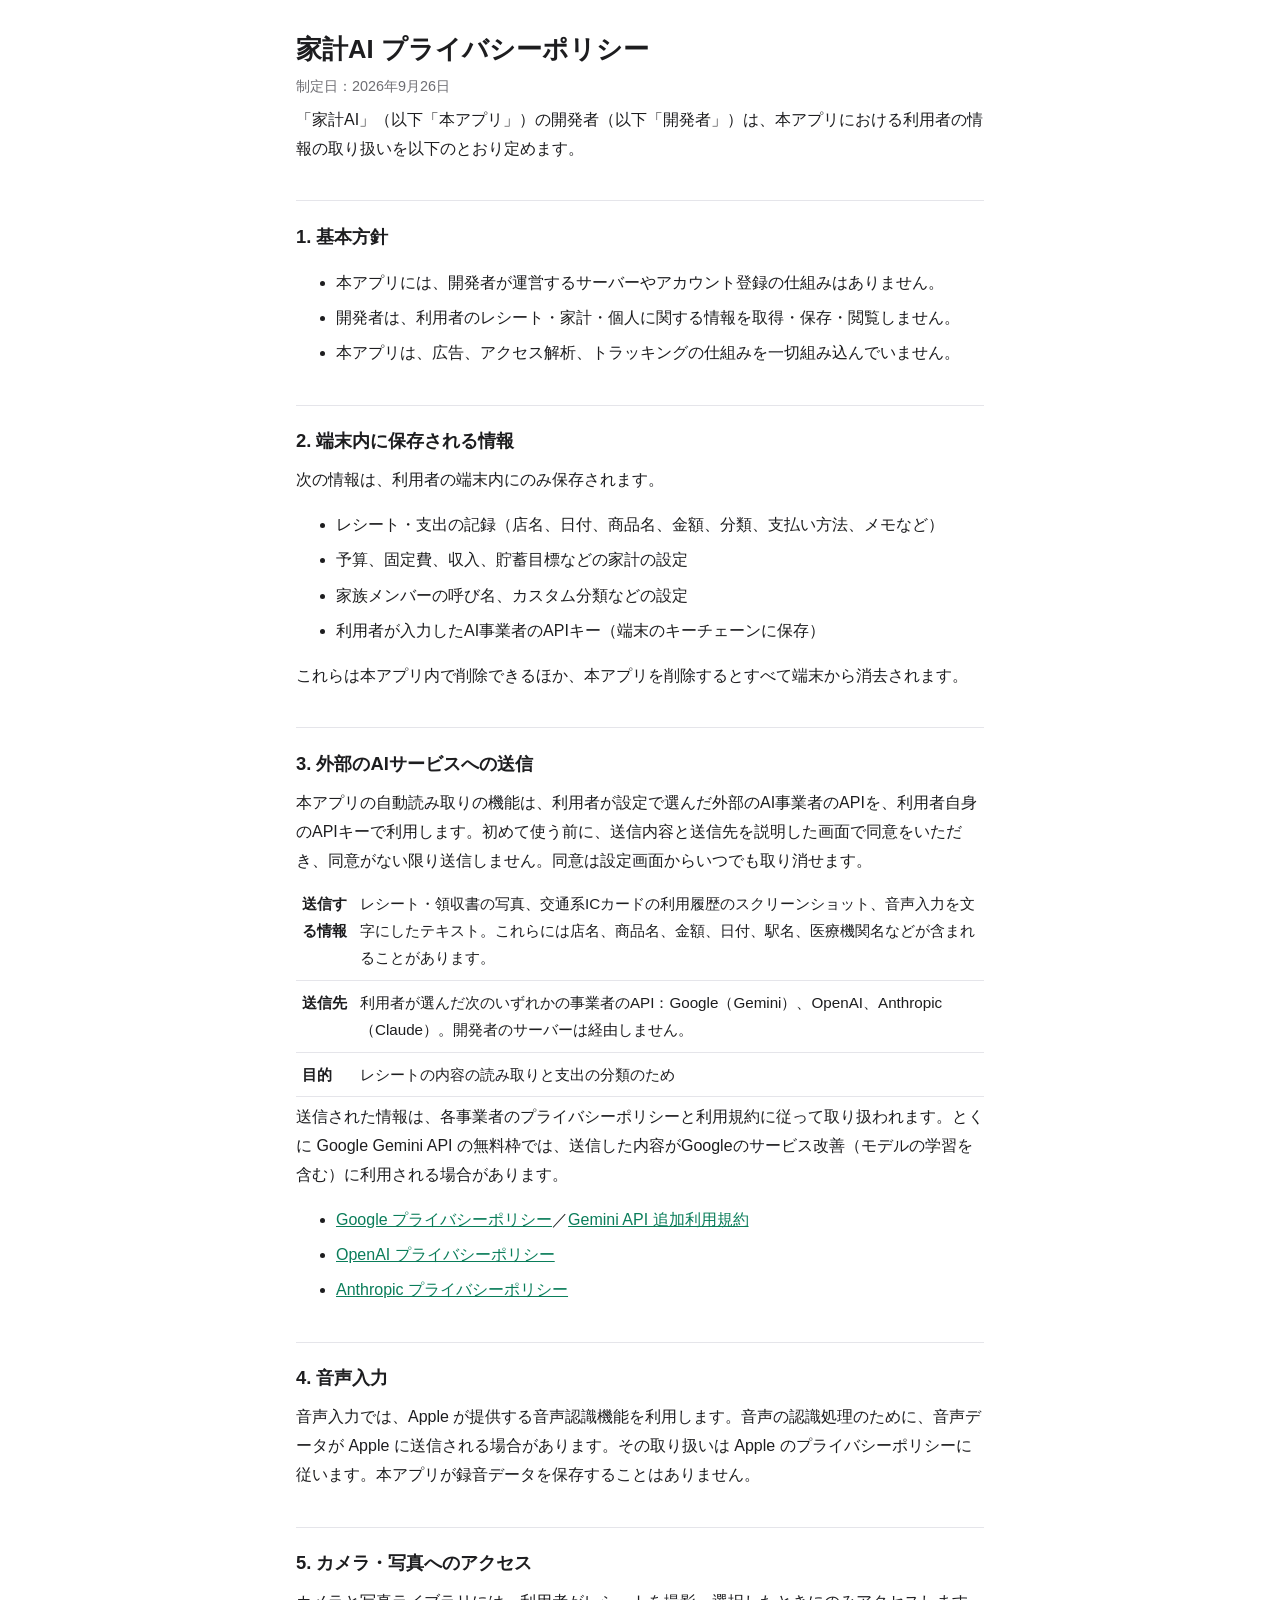
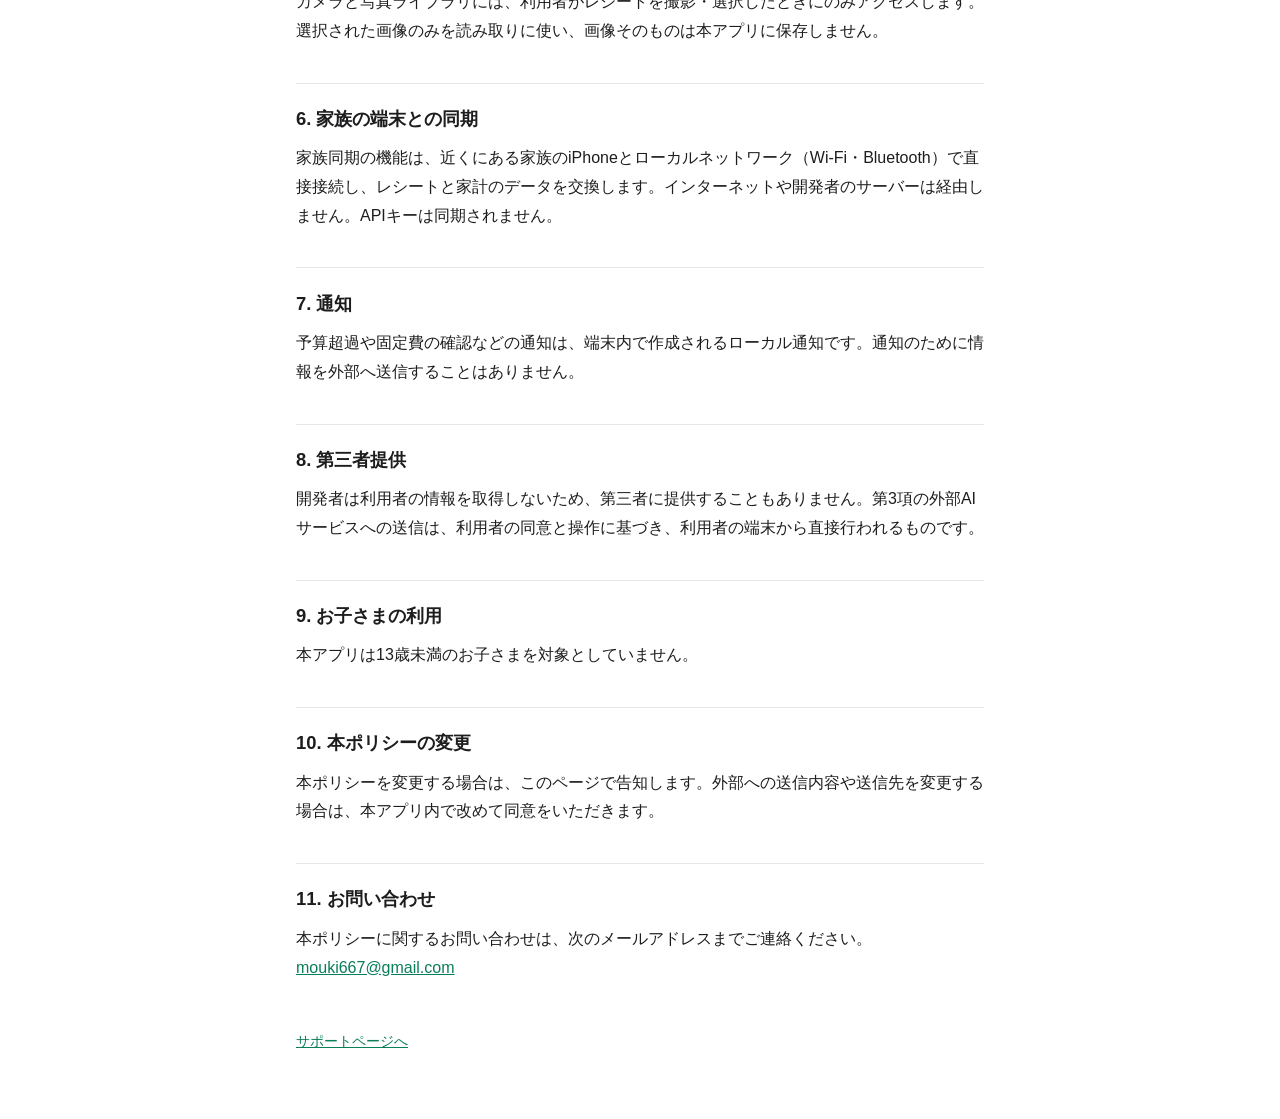
==== privacy.html @ 3ba8b87e "家計AI のサポートページとプライバシーポリシー 元ファイルは AI-Receipt リポジトリの docs/site にある" ====
<!DOCTYPE html>
<html lang="ja">
<head>
<meta charset="utf-8">
<meta name="viewport" content="width=device-width, initial-scale=1">
<title>家計AI プライバシーポリシー</title>
<link rel="stylesheet" href="style.css">
</head>
<body>
<main>
<h1>家計AI プライバシーポリシー</h1>
<p class="meta">制定日：2026年9月26日</p>

<p>「家計AI」（以下「本アプリ」）の開発者（以下「開発者」）は、本アプリにおける利用者の情報の取り扱いを以下のとおり定めます。</p>

<h2>1. 基本方針</h2>
<ul>
<li>本アプリには、開発者が運営するサーバーやアカウント登録の仕組みはありません。</li>
<li>開発者は、利用者のレシート・家計・個人に関する情報を取得・保存・閲覧しません。</li>
<li>本アプリは、広告、アクセス解析、トラッキングの仕組みを一切組み込んでいません。</li>
</ul>

<h2>2. 端末内に保存される情報</h2>
<p>次の情報は、利用者の端末内にのみ保存されます。</p>
<ul>
<li>レシート・支出の記録（店名、日付、商品名、金額、分類、支払い方法、メモなど）</li>
<li>予算、固定費、収入、貯蓄目標などの家計の設定</li>
<li>家族メンバーの呼び名、カスタム分類などの設定</li>
<li>利用者が入力したAI事業者のAPIキー（端末のキーチェーンに保存）</li>
</ul>
<p>これらは本アプリ内で削除できるほか、本アプリを削除するとすべて端末から消去されます。</p>

<h2>3. 外部のAIサービスへの送信</h2>
<p>本アプリの自動読み取りの機能は、利用者が設定で選んだ外部のAI事業者のAPIを、利用者自身のAPIキーで利用します。初めて使う前に、送信内容と送信先を説明した画面で同意をいただき、同意がない限り送信しません。同意は設定画面からいつでも取り消せます。</p>
<table>
<tr><th>送信する情報</th><td>レシート・領収書の写真、交通系ICカードの利用履歴のスクリーンショット、音声入力を文字にしたテキスト。これらには店名、商品名、金額、日付、駅名、医療機関名などが含まれることがあります。</td></tr>
<tr><th>送信先</th><td>利用者が選んだ次のいずれかの事業者のAPI：Google（Gemini）、OpenAI、Anthropic（Claude）。開発者のサーバーは経由しません。</td></tr>
<tr><th>目的</th><td>レシートの内容の読み取りと支出の分類のため</td></tr>
</table>
<p>送信された情報は、各事業者のプライバシーポリシーと利用規約に従って取り扱われます。とくに Google Gemini API の無料枠では、送信した内容がGoogleのサービス改善（モデルの学習を含む）に利用される場合があります。</p>
<ul>
<li><a href="https://policies.google.com/privacy">Google プライバシーポリシー</a>／<a href="https://ai.google.dev/gemini-api/terms">Gemini API 追加利用規約</a></li>
<li><a href="https://openai.com/policies/privacy-policy">OpenAI プライバシーポリシー</a></li>
<li><a href="https://www.anthropic.com/legal/privacy">Anthropic プライバシーポリシー</a></li>
</ul>

<h2>4. 音声入力</h2>
<p>音声入力では、Apple が提供する音声認識機能を利用します。音声の認識処理のために、音声データが Apple に送信される場合があります。その取り扱いは Apple のプライバシーポリシーに従います。本アプリが録音データを保存することはありません。</p>

<h2>5. カメラ・写真へのアクセス</h2>
<p>カメラと写真ライブラリには、利用者がレシートを撮影・選択したときにのみアクセスします。選択された画像のみを読み取りに使い、画像そのものは本アプリに保存しません。</p>

<h2>6. 家族の端末との同期</h2>
<p>家族同期の機能は、近くにある家族のiPhoneとローカルネットワーク（Wi-Fi・Bluetooth）で直接接続し、レシートと家計のデータを交換します。インターネットや開発者のサーバーは経由しません。APIキーは同期されません。</p>

<h2>7. 通知</h2>
<p>予算超過や固定費の確認などの通知は、端末内で作成されるローカル通知です。通知のために情報を外部へ送信することはありません。</p>

<h2>8. 第三者提供</h2>
<p>開発者は利用者の情報を取得しないため、第三者に提供することもありません。第3項の外部AIサービスへの送信は、利用者の同意と操作に基づき、利用者の端末から直接行われるものです。</p>

<h2>9. お子さまの利用</h2>
<p>本アプリは13歳未満のお子さまを対象としていません。</p>

<h2>10. 本ポリシーの変更</h2>
<p>本ポリシーを変更する場合は、このページで告知します。外部への送信内容や送信先を変更する場合は、本アプリ内で改めて同意をいただきます。</p>

<h2>11. お問い合わせ</h2>
<p>本ポリシーに関するお問い合わせは、次のメールアドレスまでご連絡ください。<br><a href="mailto:mouki667@gmail.com">mouki667@gmail.com</a></p>

<footer><a href="./">サポートページへ</a></footer>
</main>
</body>
</html>
---- style.css ----
:root { --fg:#1d1d1f; --muted:#6e6e73; --bg:#fff; --line:#e5e5ea; --accent:#0a7d5a; }
@media (prefers-color-scheme: dark) { :root { --fg:#f5f5f7; --muted:#a1a1a6; --bg:#111; --line:#2c2c2e; --accent:#3ccf9a; } }
* { box-sizing: border-box; }
body { margin:0; background:var(--bg); color:var(--fg); font:16px/1.8 -apple-system, "Hiragino Sans", "Noto Sans JP", sans-serif; }
main { max-width: 720px; margin: 0 auto; padding: 32px 16px 64px; }
h1 { font-size: 1.6rem; line-height:1.4; margin: 0 0 4px; }
h2 { font-size: 1.15rem; margin: 2em 0 .5em; padding-top: 1em; border-top: 1px solid var(--line); }
p, li { margin: .4em 0; }
.meta { color: var(--muted); font-size: .9rem; }
a { color: var(--accent); }
table { width:100%; border-collapse: collapse; font-size:.95rem; }
th, td { text-align:left; vertical-align: top; padding:8px 6px; border-bottom:1px solid var(--line); }
footer { margin-top: 48px; color: var(--muted); font-size: .85rem; }
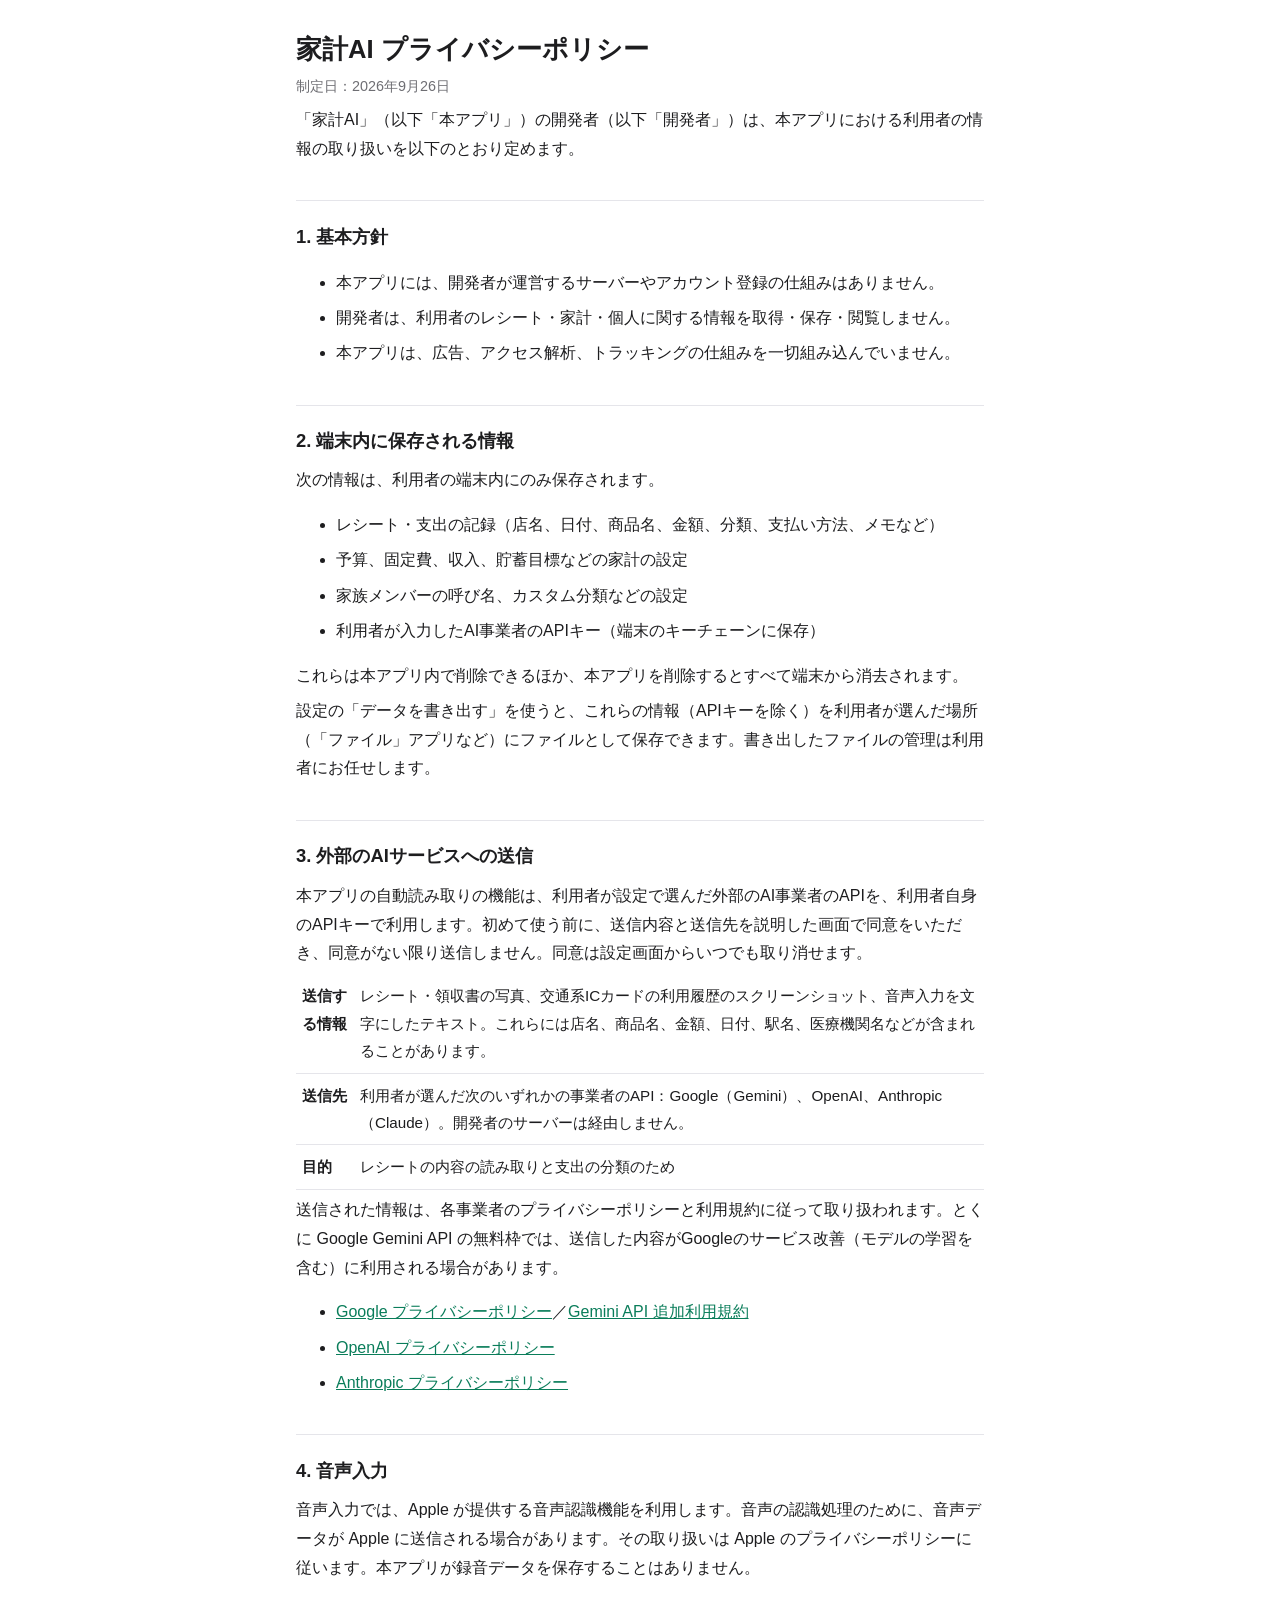
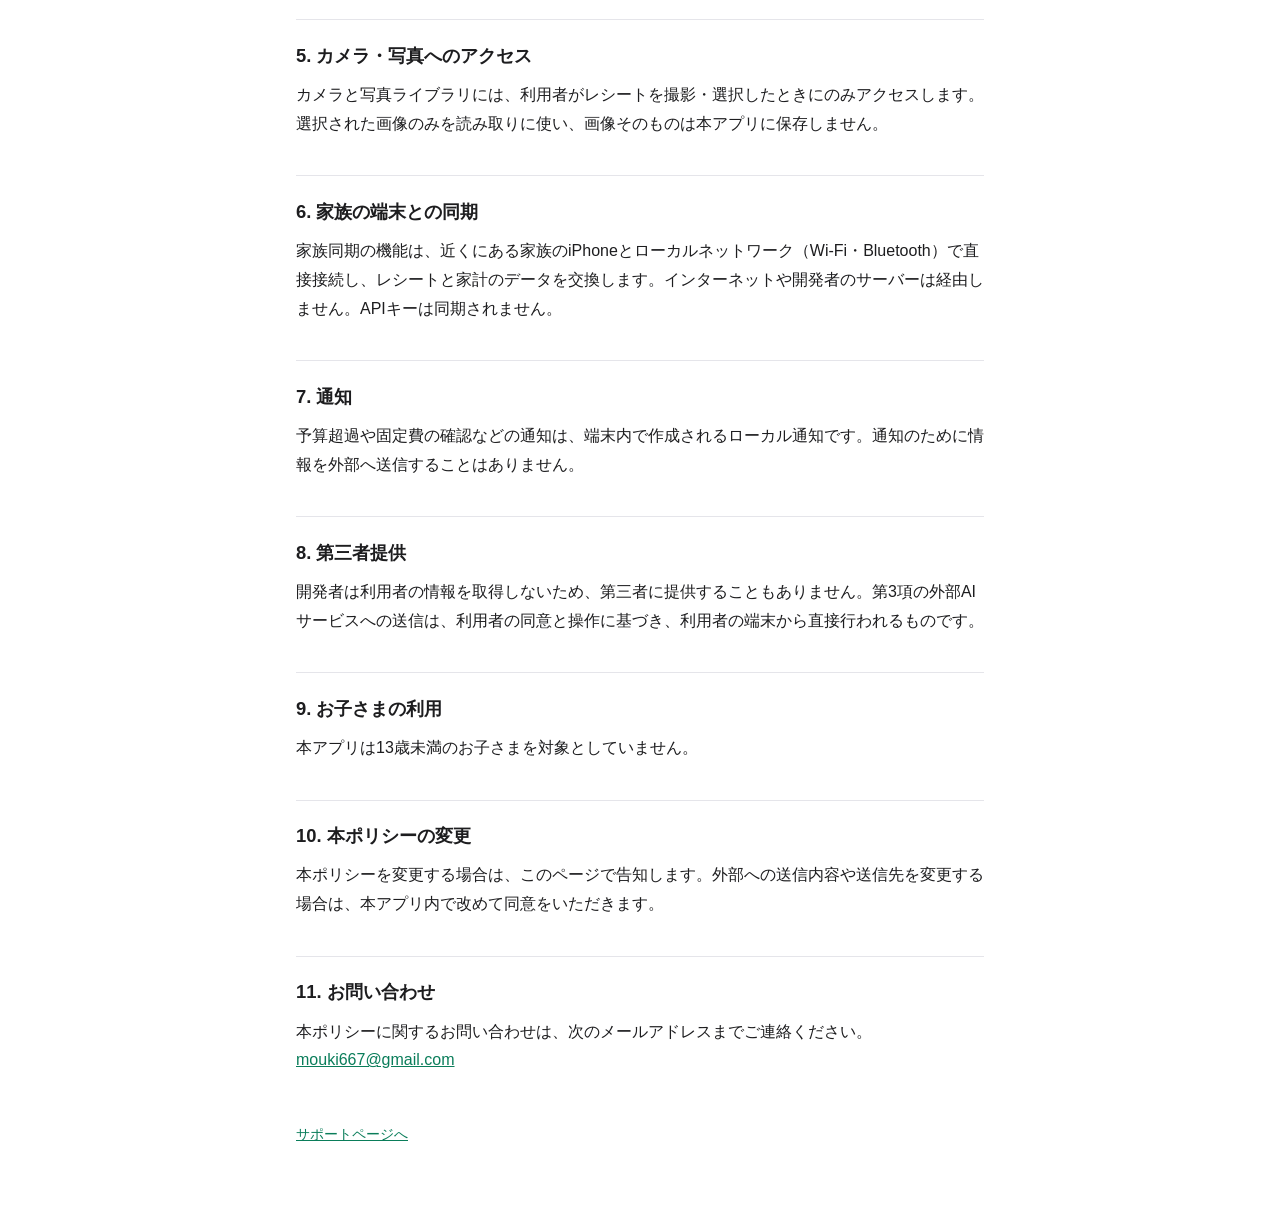
==== commit bc12beb0: "プライバシーポリシーにデータの書き出しについて追記" ====
--- a/privacy.html
+++ b/privacy.html
@@ -29,6 +29,7 @@
 <li>利用者が入力したAI事業者のAPIキー（端末のキーチェーンに保存）</li>
 </ul>
 <p>これらは本アプリ内で削除できるほか、本アプリを削除するとすべて端末から消去されます。</p>
+<p>設定の「データを書き出す」を使うと、これらの情報（APIキーを除く）を利用者が選んだ場所（「ファイル」アプリなど）にファイルとして保存できます。書き出したファイルの管理は利用者にお任せします。</p>
 
 <h2>3. 外部のAIサービスへの送信</h2>
 <p>本アプリの自動読み取りの機能は、利用者が設定で選んだ外部のAI事業者のAPIを、利用者自身のAPIキーで利用します。初めて使う前に、送信内容と送信先を説明した画面で同意をいただき、同意がない限り送信しません。同意は設定画面からいつでも取り消せます。</p>
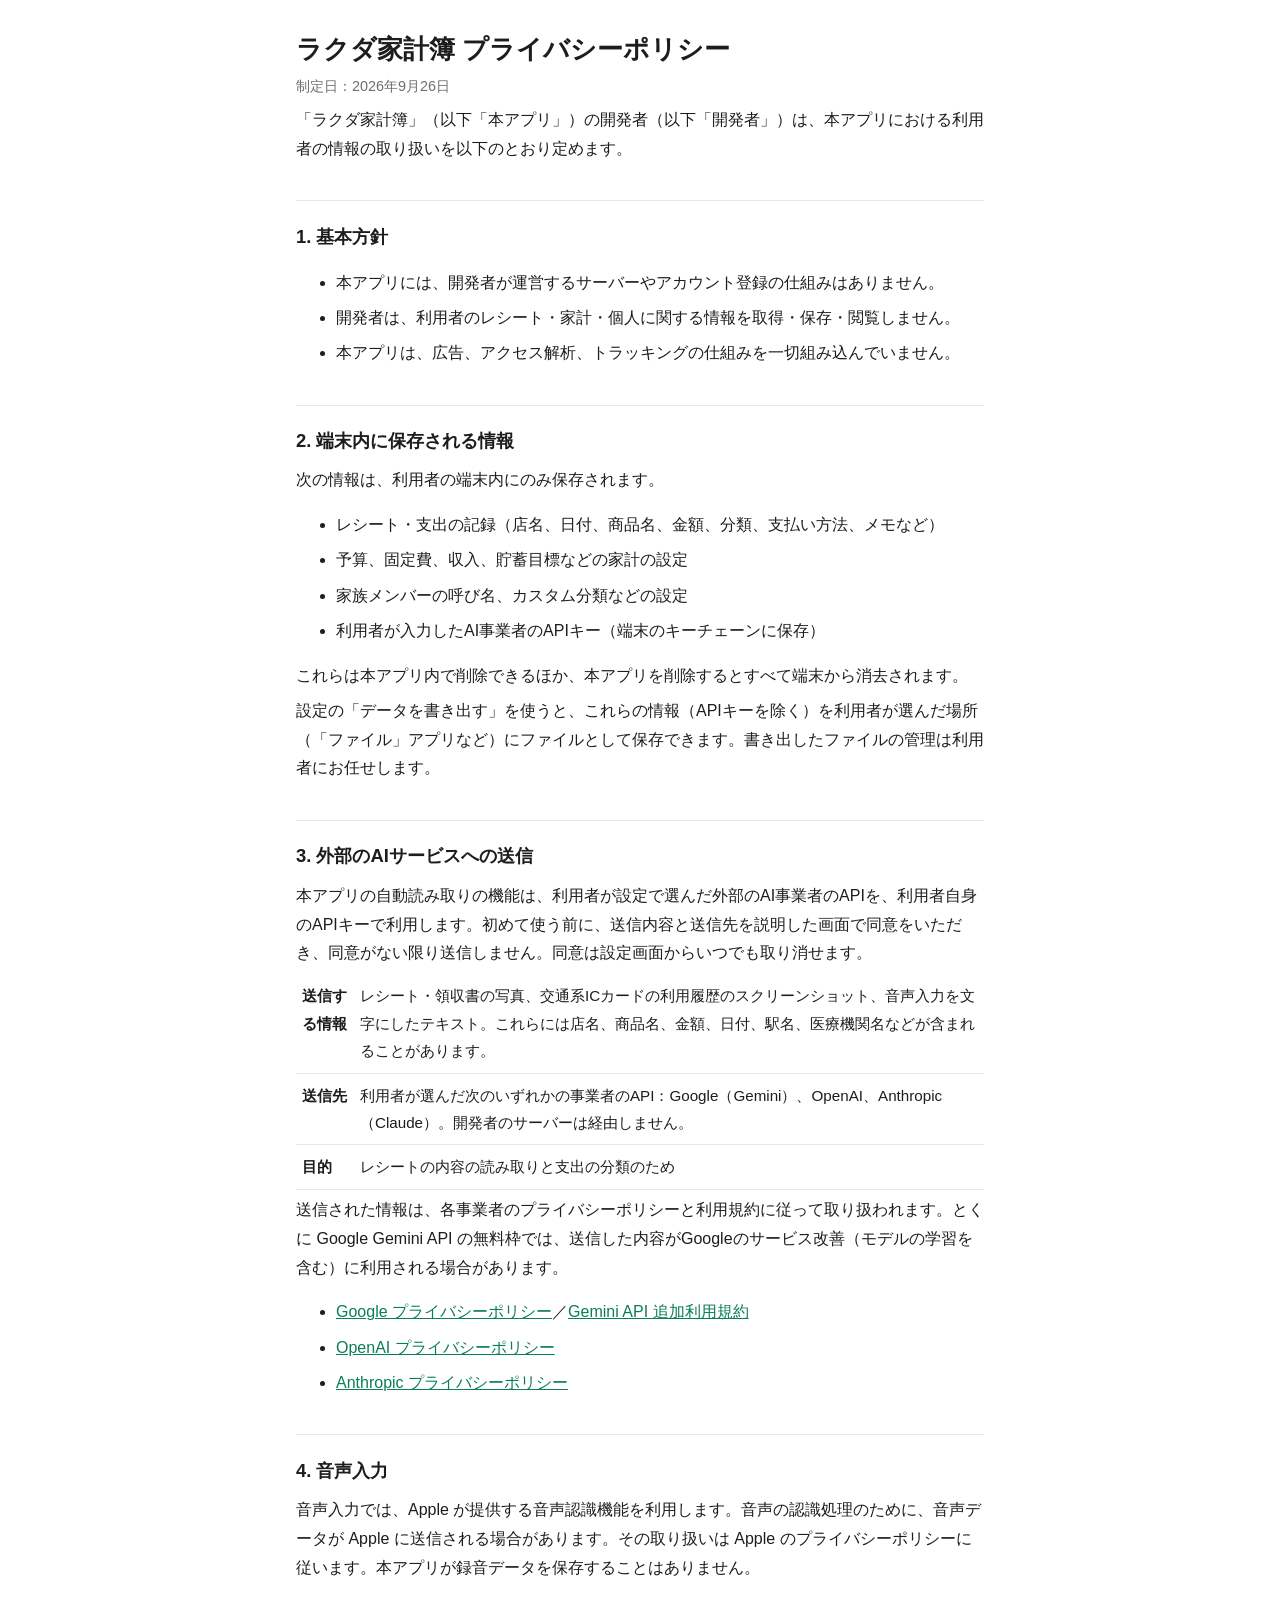
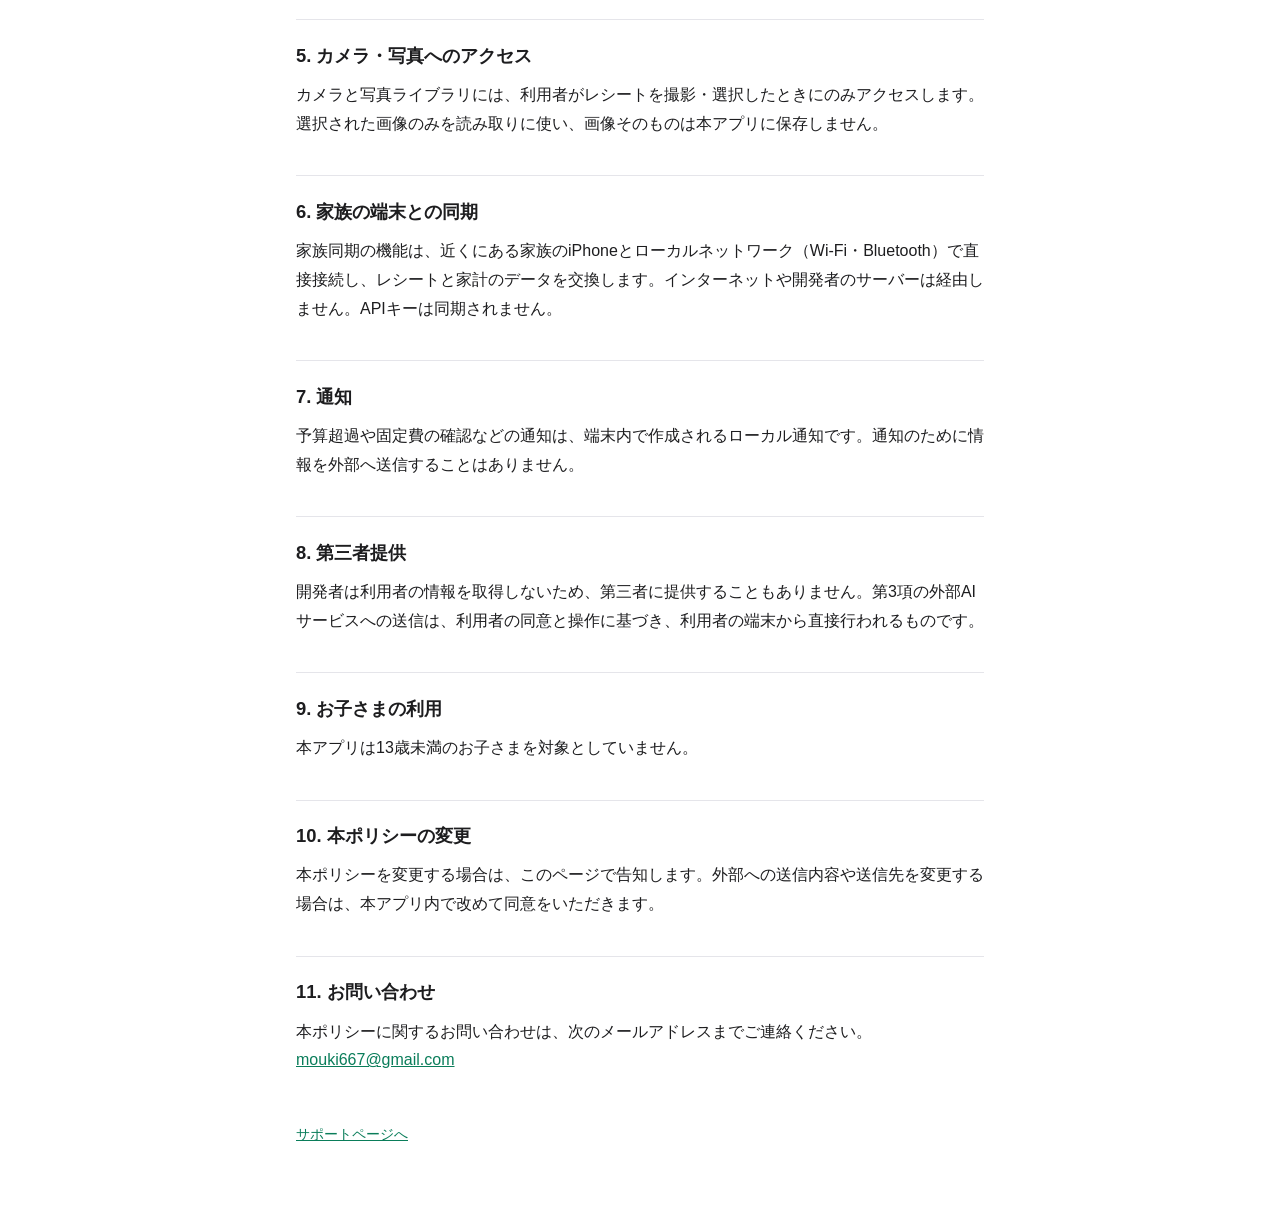
==== commit fbd888e8: "アプリ名を「ラクダ家計簿」に変更 サポートページとプライバシーポリシーのアプリ名を新しい名前に揃える。 URL は App Store Connect に登録するため変えない。  Co-Authore" ====
--- a/privacy.html
+++ b/privacy.html
@@ -3,15 +3,15 @@
 <head>
 <meta charset="utf-8">
 <meta name="viewport" content="width=device-width, initial-scale=1">
-<title>家計AI プライバシーポリシー</title>
+<title>ラクダ家計簿 プライバシーポリシー</title>
 <link rel="stylesheet" href="style.css">
 </head>
 <body>
 <main>
-<h1>家計AI プライバシーポリシー</h1>
+<h1>ラクダ家計簿 プライバシーポリシー</h1>
 <p class="meta">制定日：2026年9月26日</p>
 
-<p>「家計AI」（以下「本アプリ」）の開発者（以下「開発者」）は、本アプリにおける利用者の情報の取り扱いを以下のとおり定めます。</p>
+<p>「ラクダ家計簿」（以下「本アプリ」）の開発者（以下「開発者」）は、本アプリにおける利用者の情報の取り扱いを以下のとおり定めます。</p>
 
 <h2>1. 基本方針</h2>
 <ul>
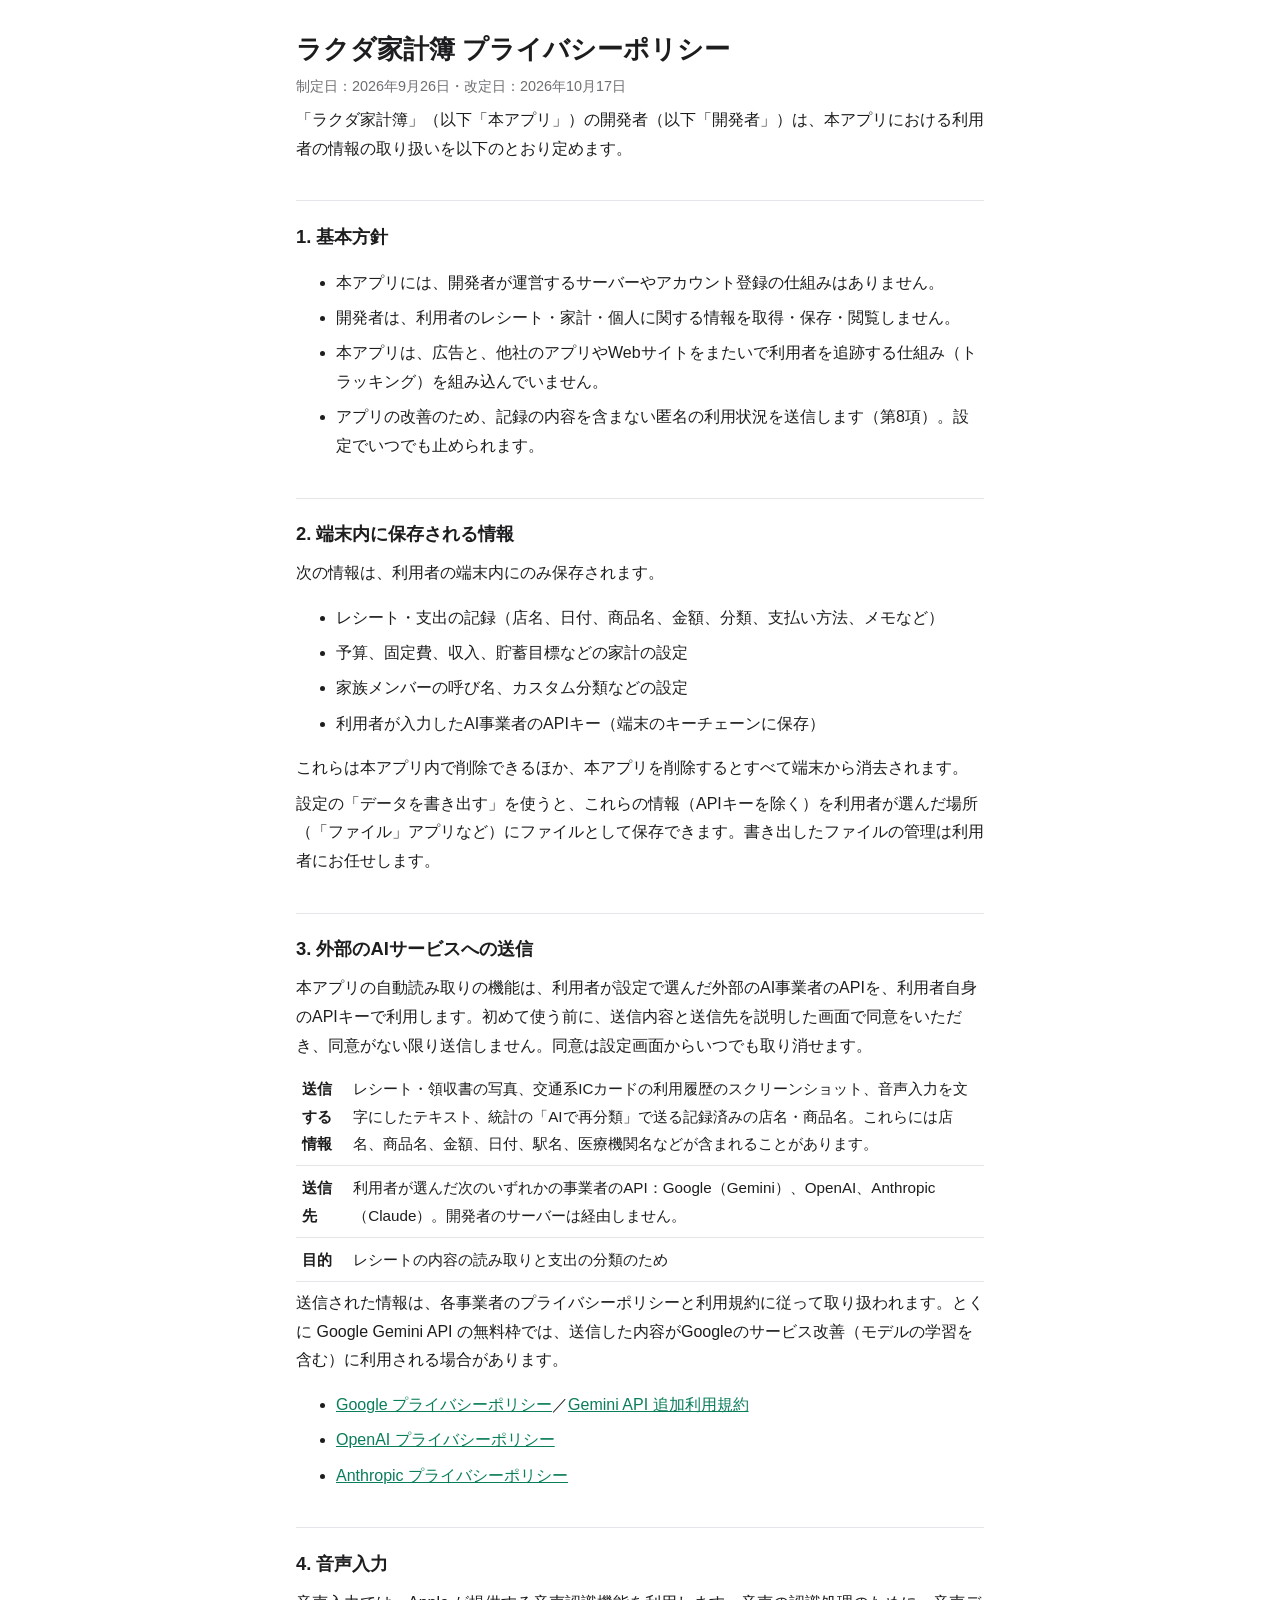
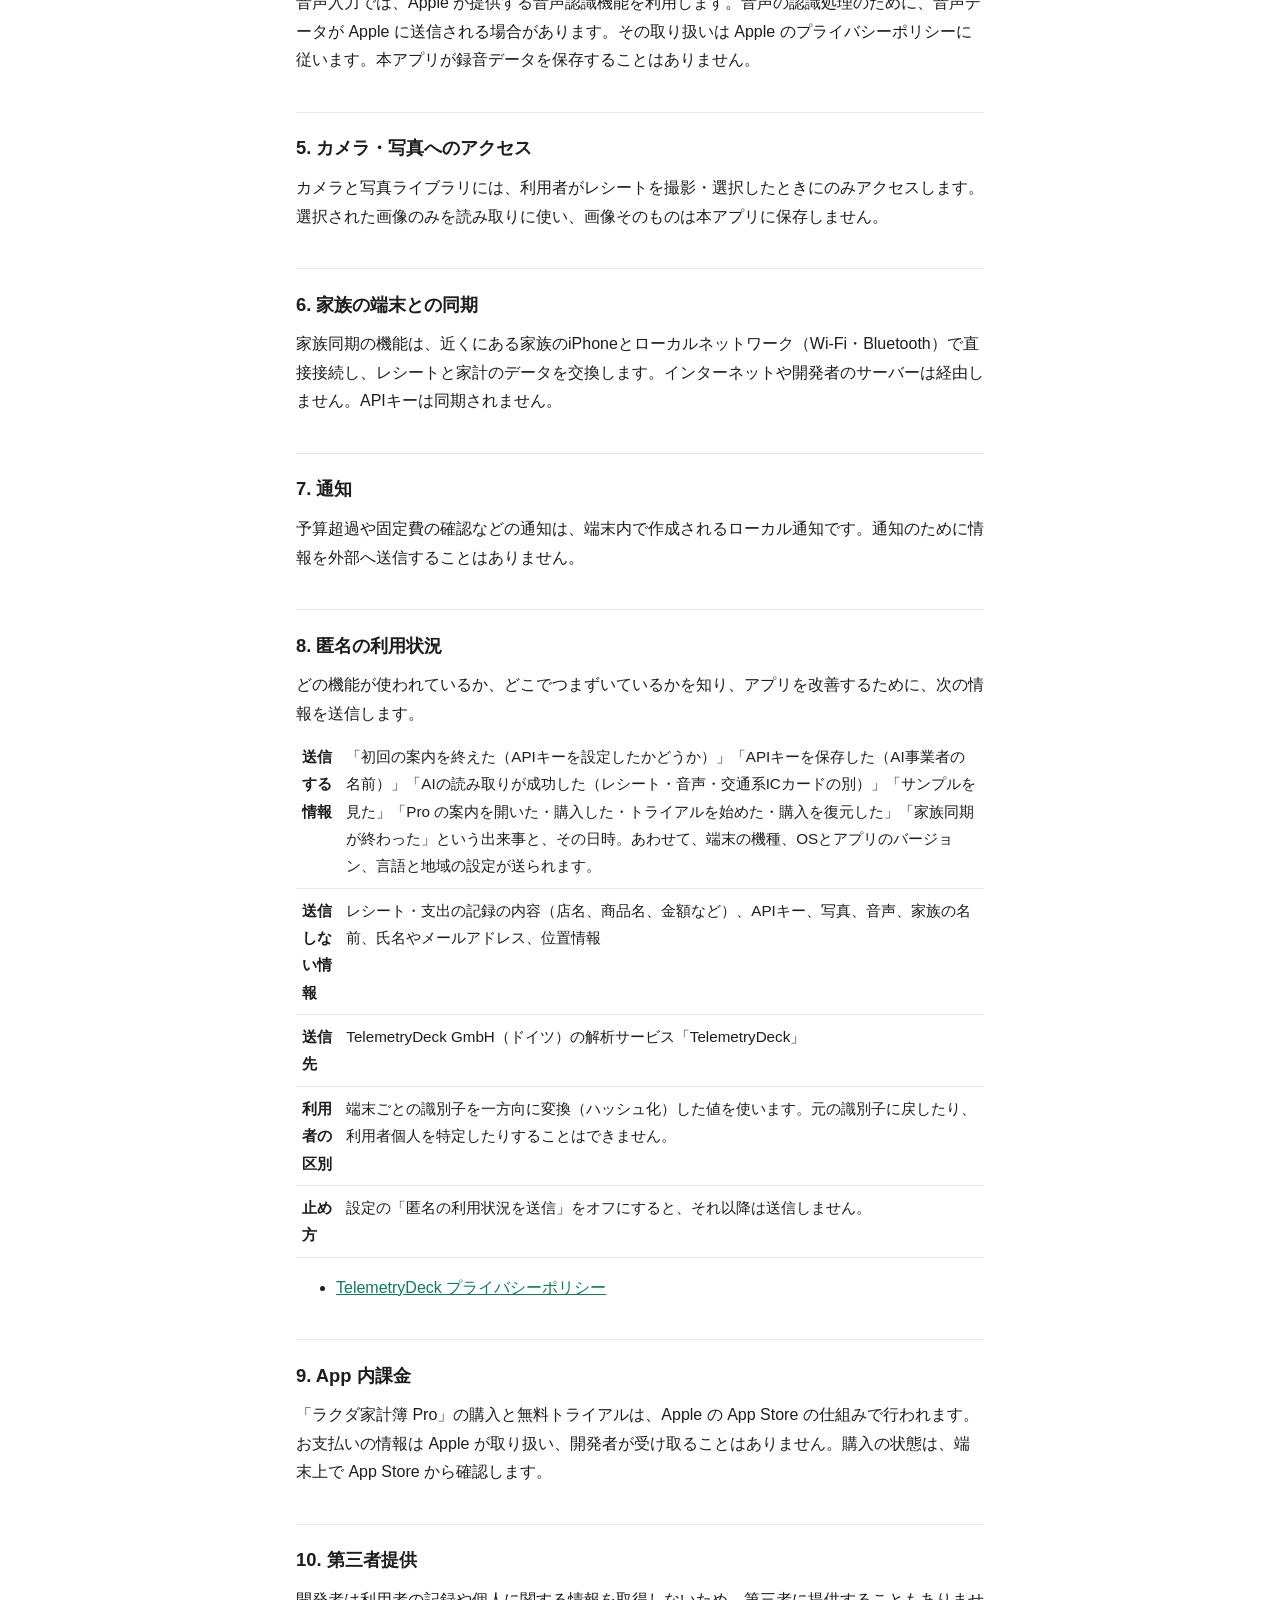
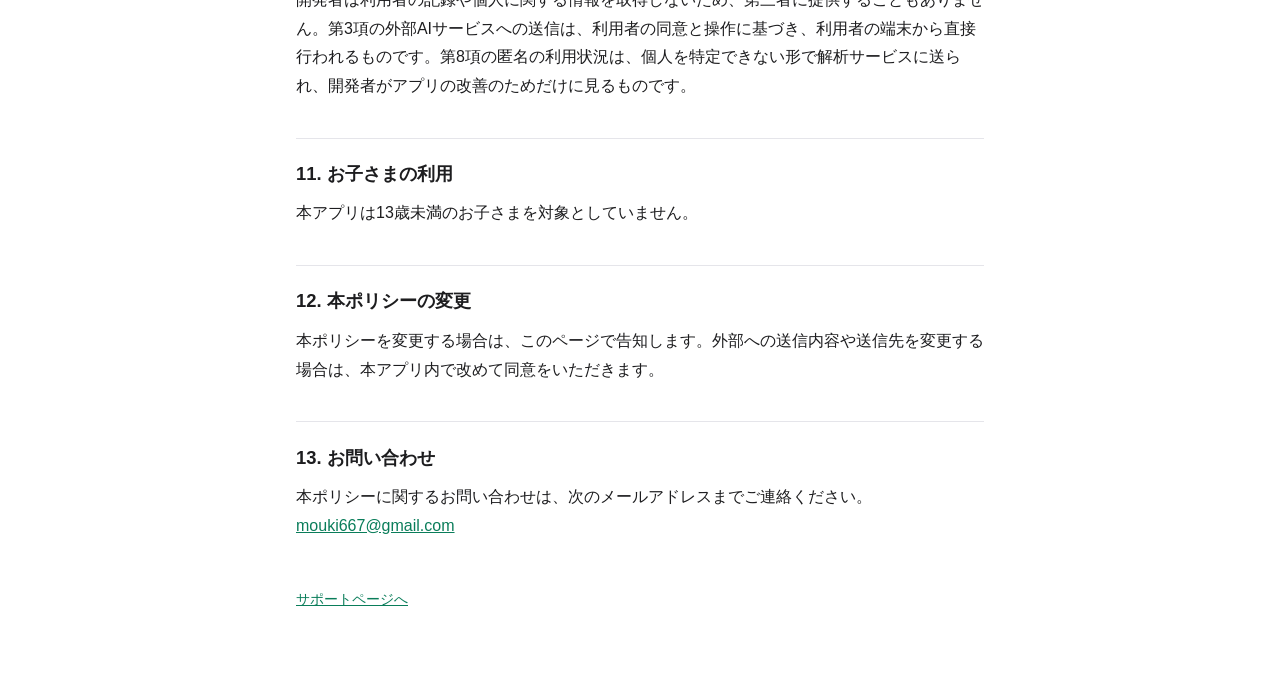
==== commit 513b406c: "Pro（App 内課金）と匿名の利用状況をプライバシーポリシーとサポートに追加 Co-Authored-By: Claude Opus 5.5 <noreply@anthropic.com> Clau" ====
--- a/privacy.html
+++ b/privacy.html
@@ -9,7 +9,7 @@
 <body>
 <main>
 <h1>ラクダ家計簿 プライバシーポリシー</h1>
-<p class="meta">制定日：2026年9月26日</p>
+<p class="meta">制定日：2026年9月26日・改定日：2026年10月17日</p>
 
 <p>「ラクダ家計簿」（以下「本アプリ」）の開発者（以下「開発者」）は、本アプリにおける利用者の情報の取り扱いを以下のとおり定めます。</p>
 
@@ -17,7 +17,8 @@
 <ul>
 <li>本アプリには、開発者が運営するサーバーやアカウント登録の仕組みはありません。</li>
 <li>開発者は、利用者のレシート・家計・個人に関する情報を取得・保存・閲覧しません。</li>
-<li>本アプリは、広告、アクセス解析、トラッキングの仕組みを一切組み込んでいません。</li>
+<li>本アプリは、広告と、他社のアプリやWebサイトをまたいで利用者を追跡する仕組み（トラッキング）を組み込んでいません。</li>
+<li>アプリの改善のため、記録の内容を含まない匿名の利用状況を送信します（第8項）。設定でいつでも止められます。</li>
 </ul>
 
 <h2>2. 端末内に保存される情報</h2>
@@ -34,7 +35,7 @@
 <h2>3. 外部のAIサービスへの送信</h2>
 <p>本アプリの自動読み取りの機能は、利用者が設定で選んだ外部のAI事業者のAPIを、利用者自身のAPIキーで利用します。初めて使う前に、送信内容と送信先を説明した画面で同意をいただき、同意がない限り送信しません。同意は設定画面からいつでも取り消せます。</p>
 <table>
-<tr><th>送信する情報</th><td>レシート・領収書の写真、交通系ICカードの利用履歴のスクリーンショット、音声入力を文字にしたテキスト。これらには店名、商品名、金額、日付、駅名、医療機関名などが含まれることがあります。</td></tr>
+<tr><th>送信する情報</th><td>レシート・領収書の写真、交通系ICカードの利用履歴のスクリーンショット、音声入力を文字にしたテキスト、統計の「AIで再分類」で送る記録済みの店名・商品名。これらには店名、商品名、金額、日付、駅名、医療機関名などが含まれることがあります。</td></tr>
 <tr><th>送信先</th><td>利用者が選んだ次のいずれかの事業者のAPI：Google（Gemini）、OpenAI、Anthropic（Claude）。開発者のサーバーは経由しません。</td></tr>
 <tr><th>目的</th><td>レシートの内容の読み取りと支出の分類のため</td></tr>
 </table>
@@ -57,16 +58,34 @@
 <h2>7. 通知</h2>
 <p>予算超過や固定費の確認などの通知は、端末内で作成されるローカル通知です。通知のために情報を外部へ送信することはありません。</p>
 
-<h2>8. 第三者提供</h2>
-<p>開発者は利用者の情報を取得しないため、第三者に提供することもありません。第3項の外部AIサービスへの送信は、利用者の同意と操作に基づき、利用者の端末から直接行われるものです。</p>
+<h2>8. 匿名の利用状況</h2>
+<p>どの機能が使われているか、どこでつまずいているかを知り、アプリを改善するために、次の情報を送信します。</p>
+<table>
+<tr><th>送信する情報</th><td>
+「初回の案内を終えた（APIキーを設定したかどうか）」「APIキーを保存した（AI事業者の名前）」「AIの読み取りが成功した（レシート・音声・交通系ICカードの別）」「サンプルを見た」「Pro の案内を開いた・購入した・トライアルを始めた・購入を復元した」「家族同期が終わった」という出来事と、その日時。あわせて、端末の機種、OSとアプリのバージョン、言語と地域の設定が送られます。
+</td></tr>
+<tr><th>送信しない情報</th><td>レシート・支出の記録の内容（店名、商品名、金額など）、APIキー、写真、音声、家族の名前、氏名やメールアドレス、位置情報</td></tr>
+<tr><th>送信先</th><td>TelemetryDeck GmbH（ドイツ）の解析サービス「TelemetryDeck」</td></tr>
+<tr><th>利用者の区別</th><td>端末ごとの識別子を一方向に変換（ハッシュ化）した値を使います。元の識別子に戻したり、利用者個人を特定したりすることはできません。</td></tr>
+<tr><th>止め方</th><td>設定の「匿名の利用状況を送信」をオフにすると、それ以降は送信しません。</td></tr>
+</table>
+<ul>
+<li><a href="https://telemetrydeck.com/privacy/">TelemetryDeck プライバシーポリシー</a></li>
+</ul>
 
-<h2>9. お子さまの利用</h2>
+<h2>9. App 内課金</h2>
+<p>「ラクダ家計簿 Pro」の購入と無料トライアルは、Apple の App Store の仕組みで行われます。お支払いの情報は Apple が取り扱い、開発者が受け取ることはありません。購入の状態は、端末上で App Store から確認します。</p>
+
+<h2>10. 第三者提供</h2>
+<p>開発者は利用者の記録や個人に関する情報を取得しないため、第三者に提供することもありません。第3項の外部AIサービスへの送信は、利用者の同意と操作に基づき、利用者の端末から直接行われるものです。第8項の匿名の利用状況は、個人を特定できない形で解析サービスに送られ、開発者がアプリの改善のためだけに見るものです。</p>
+
+<h2>11. お子さまの利用</h2>
 <p>本アプリは13歳未満のお子さまを対象としていません。</p>
 
-<h2>10. 本ポリシーの変更</h2>
+<h2>12. 本ポリシーの変更</h2>
 <p>本ポリシーを変更する場合は、このページで告知します。外部への送信内容や送信先を変更する場合は、本アプリ内で改めて同意をいただきます。</p>
 
-<h2>11. お問い合わせ</h2>
+<h2>13. お問い合わせ</h2>
 <p>本ポリシーに関するお問い合わせは、次のメールアドレスまでご連絡ください。<br><a href="mailto:mouki667@gmail.com">mouki667@gmail.com</a></p>
 
 <footer><a href="./">サポートページへ</a></footer>
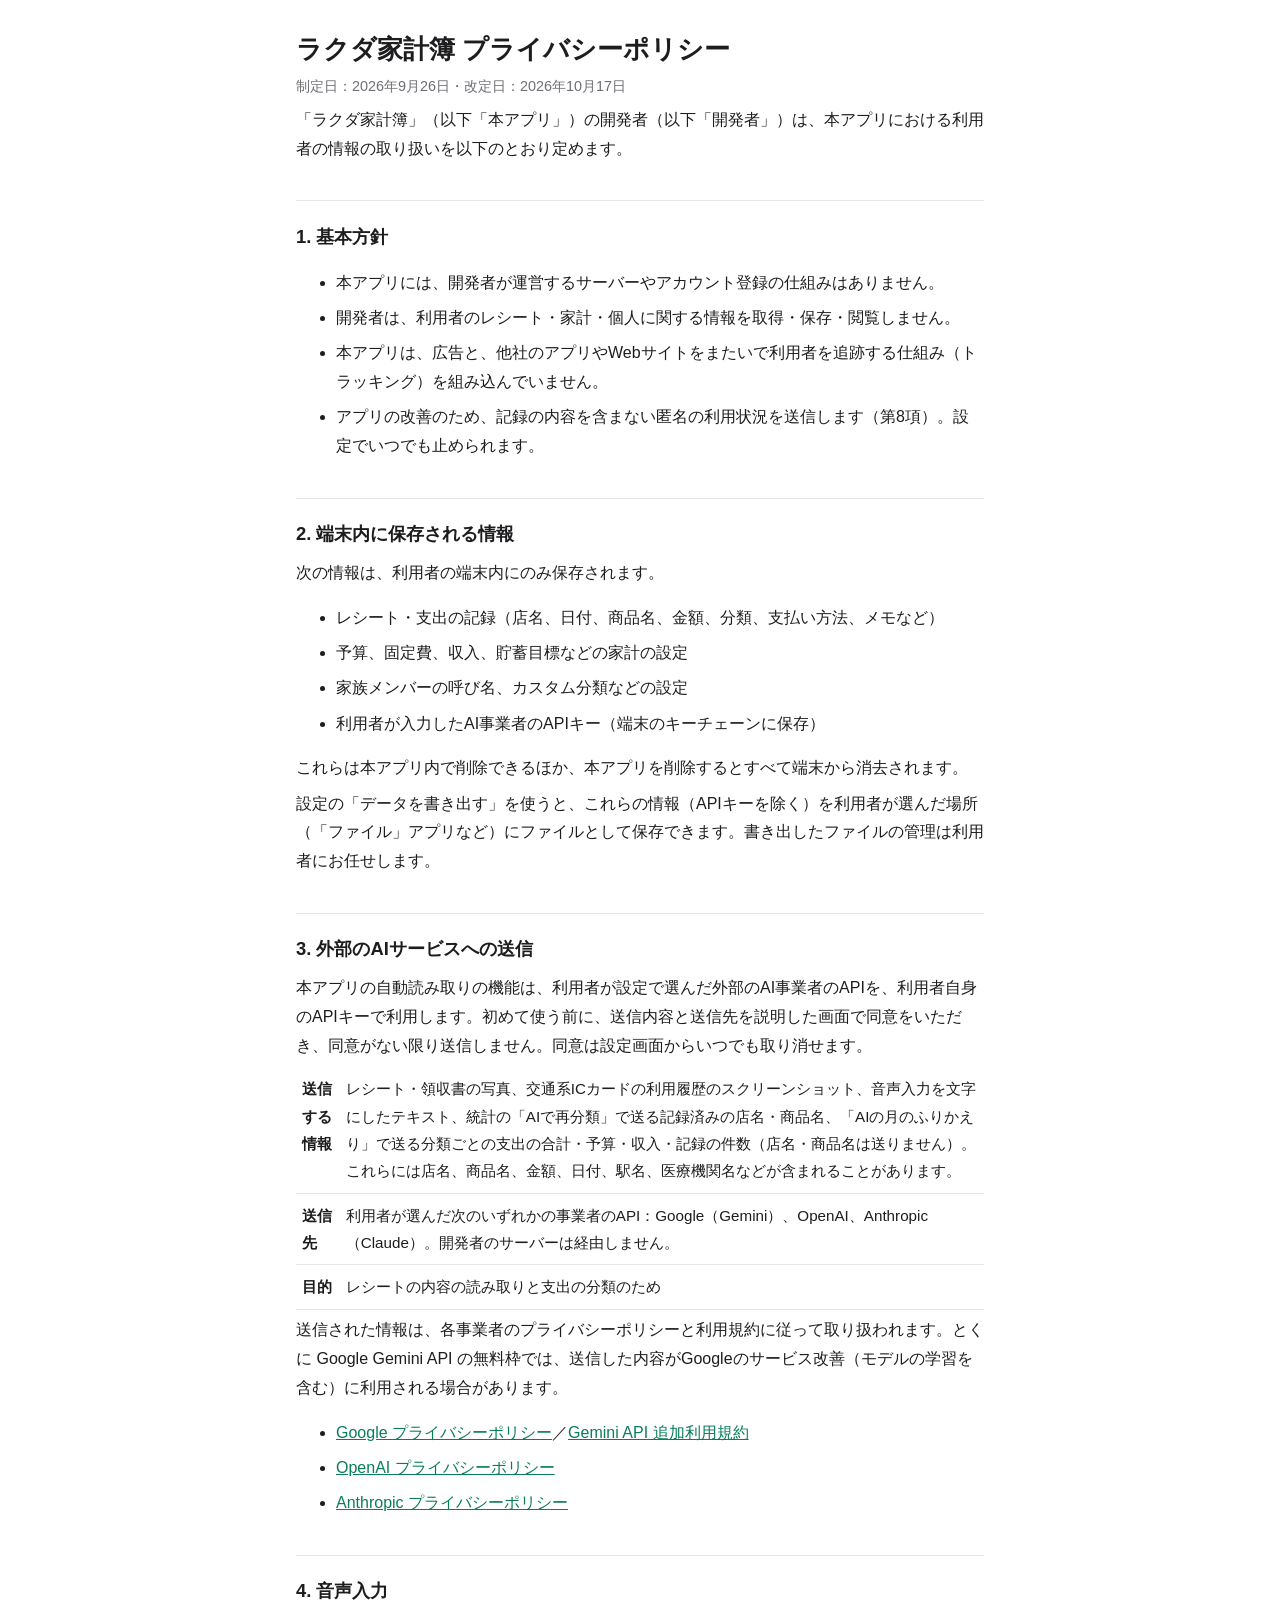
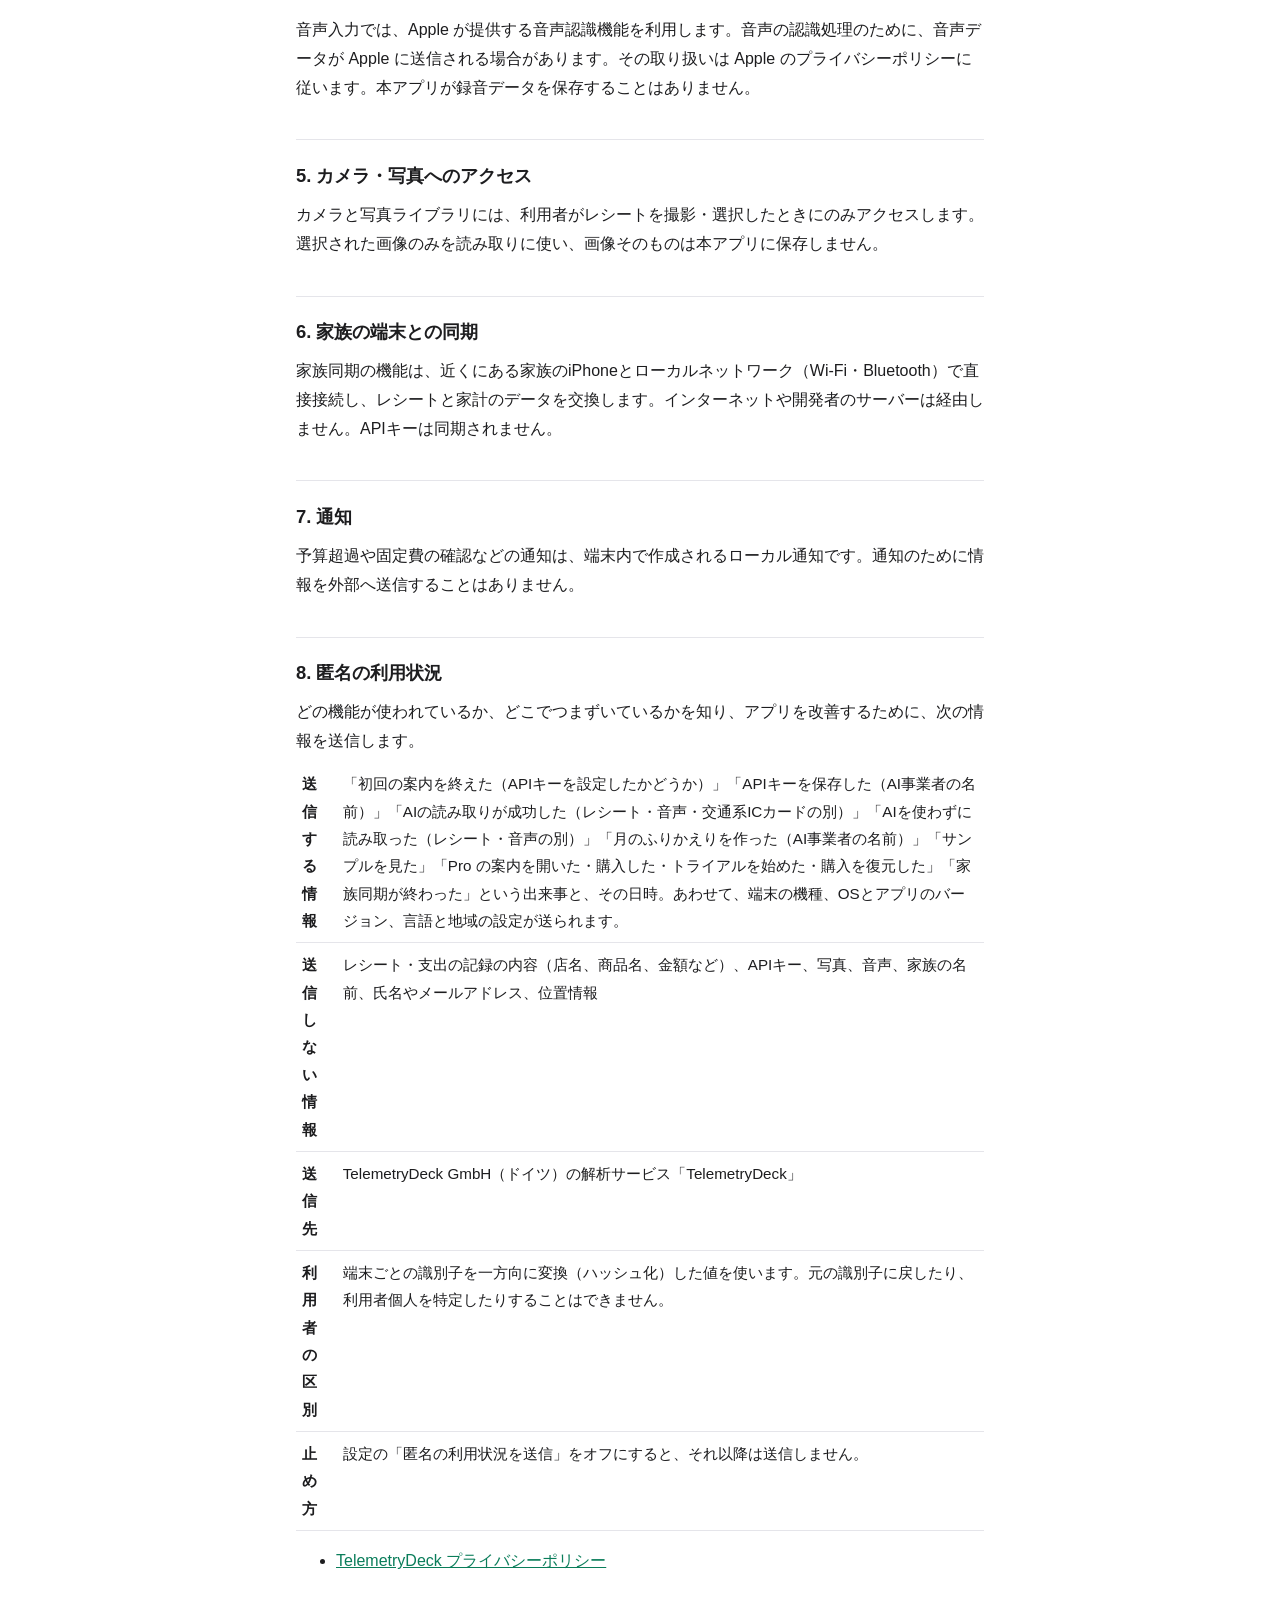
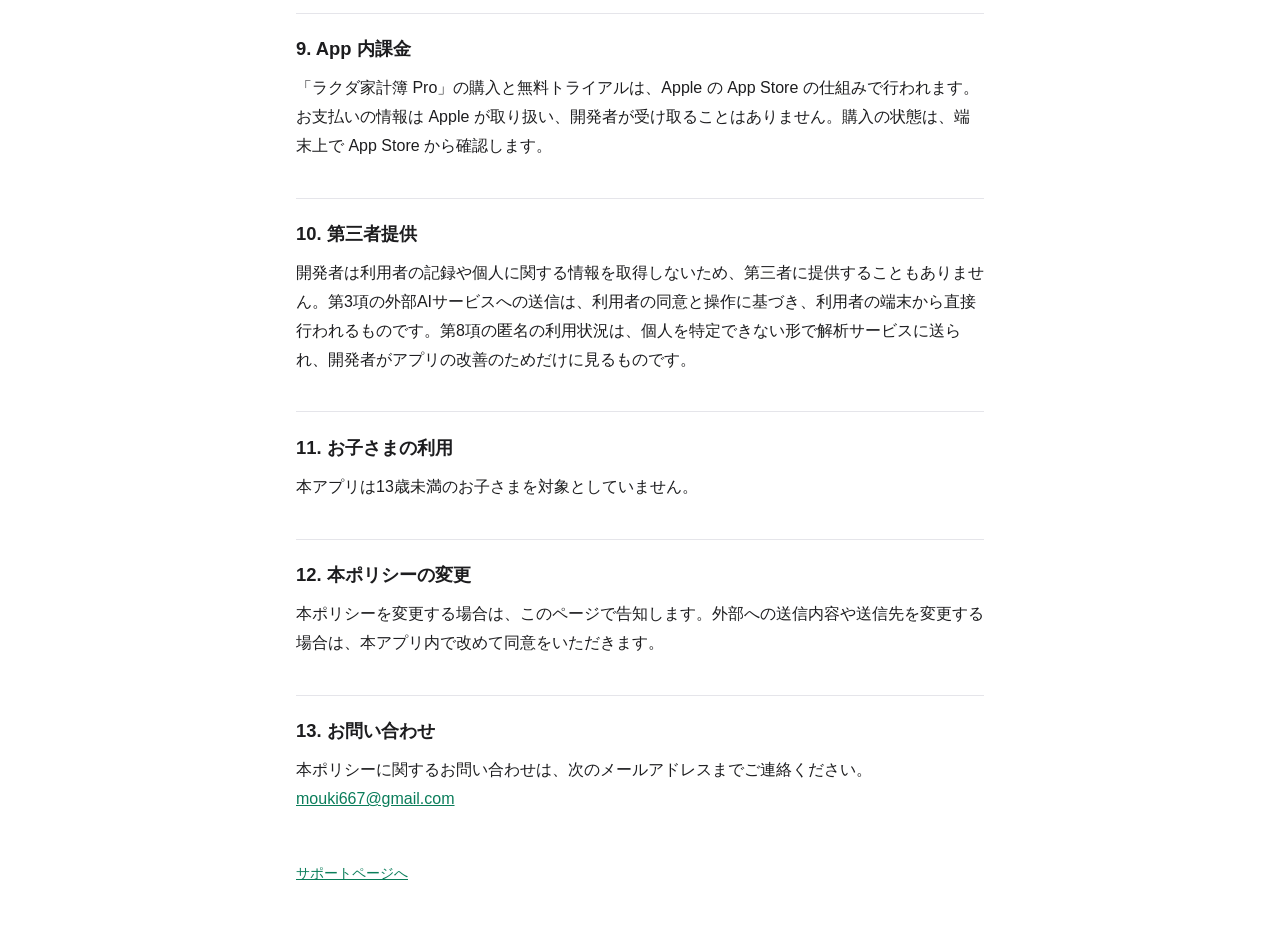
==== commit 05503aa1: "Pro の機能に月のふりかえり・ウィジェットなど、APIキーなしの読み取り、プライバシーポリシーに月のふりかえりを足す" ====
--- a/privacy.html
+++ b/privacy.html
@@ -35,7 +35,7 @@
 <h2>3. 外部のAIサービスへの送信</h2>
 <p>本アプリの自動読み取りの機能は、利用者が設定で選んだ外部のAI事業者のAPIを、利用者自身のAPIキーで利用します。初めて使う前に、送信内容と送信先を説明した画面で同意をいただき、同意がない限り送信しません。同意は設定画面からいつでも取り消せます。</p>
 <table>
-<tr><th>送信する情報</th><td>レシート・領収書の写真、交通系ICカードの利用履歴のスクリーンショット、音声入力を文字にしたテキスト、統計の「AIで再分類」で送る記録済みの店名・商品名。これらには店名、商品名、金額、日付、駅名、医療機関名などが含まれることがあります。</td></tr>
+<tr><th>送信する情報</th><td>レシート・領収書の写真、交通系ICカードの利用履歴のスクリーンショット、音声入力を文字にしたテキスト、統計の「AIで再分類」で送る記録済みの店名・商品名、「AIの月のふりかえり」で送る分類ごとの支出の合計・予算・収入・記録の件数（店名・商品名は送りません）。これらには店名、商品名、金額、日付、駅名、医療機関名などが含まれることがあります。</td></tr>
 <tr><th>送信先</th><td>利用者が選んだ次のいずれかの事業者のAPI：Google（Gemini）、OpenAI、Anthropic（Claude）。開発者のサーバーは経由しません。</td></tr>
 <tr><th>目的</th><td>レシートの内容の読み取りと支出の分類のため</td></tr>
 </table>
@@ -62,7 +62,7 @@
 <p>どの機能が使われているか、どこでつまずいているかを知り、アプリを改善するために、次の情報を送信します。</p>
 <table>
 <tr><th>送信する情報</th><td>
-「初回の案内を終えた（APIキーを設定したかどうか）」「APIキーを保存した（AI事業者の名前）」「AIの読み取りが成功した（レシート・音声・交通系ICカードの別）」「サンプルを見た」「Pro の案内を開いた・購入した・トライアルを始めた・購入を復元した」「家族同期が終わった」という出来事と、その日時。あわせて、端末の機種、OSとアプリのバージョン、言語と地域の設定が送られます。
+「初回の案内を終えた（APIキーを設定したかどうか）」「APIキーを保存した（AI事業者の名前）」「AIの読み取りが成功した（レシート・音声・交通系ICカードの別）」「AIを使わずに読み取った（レシート・音声の別）」「月のふりかえりを作った（AI事業者の名前）」「サンプルを見た」「Pro の案内を開いた・購入した・トライアルを始めた・購入を復元した」「家族同期が終わった」という出来事と、その日時。あわせて、端末の機種、OSとアプリのバージョン、言語と地域の設定が送られます。
 </td></tr>
 <tr><th>送信しない情報</th><td>レシート・支出の記録の内容（店名、商品名、金額など）、APIキー、写真、音声、家族の名前、氏名やメールアドレス、位置情報</td></tr>
 <tr><th>送信先</th><td>TelemetryDeck GmbH（ドイツ）の解析サービス「TelemetryDeck」</td></tr>
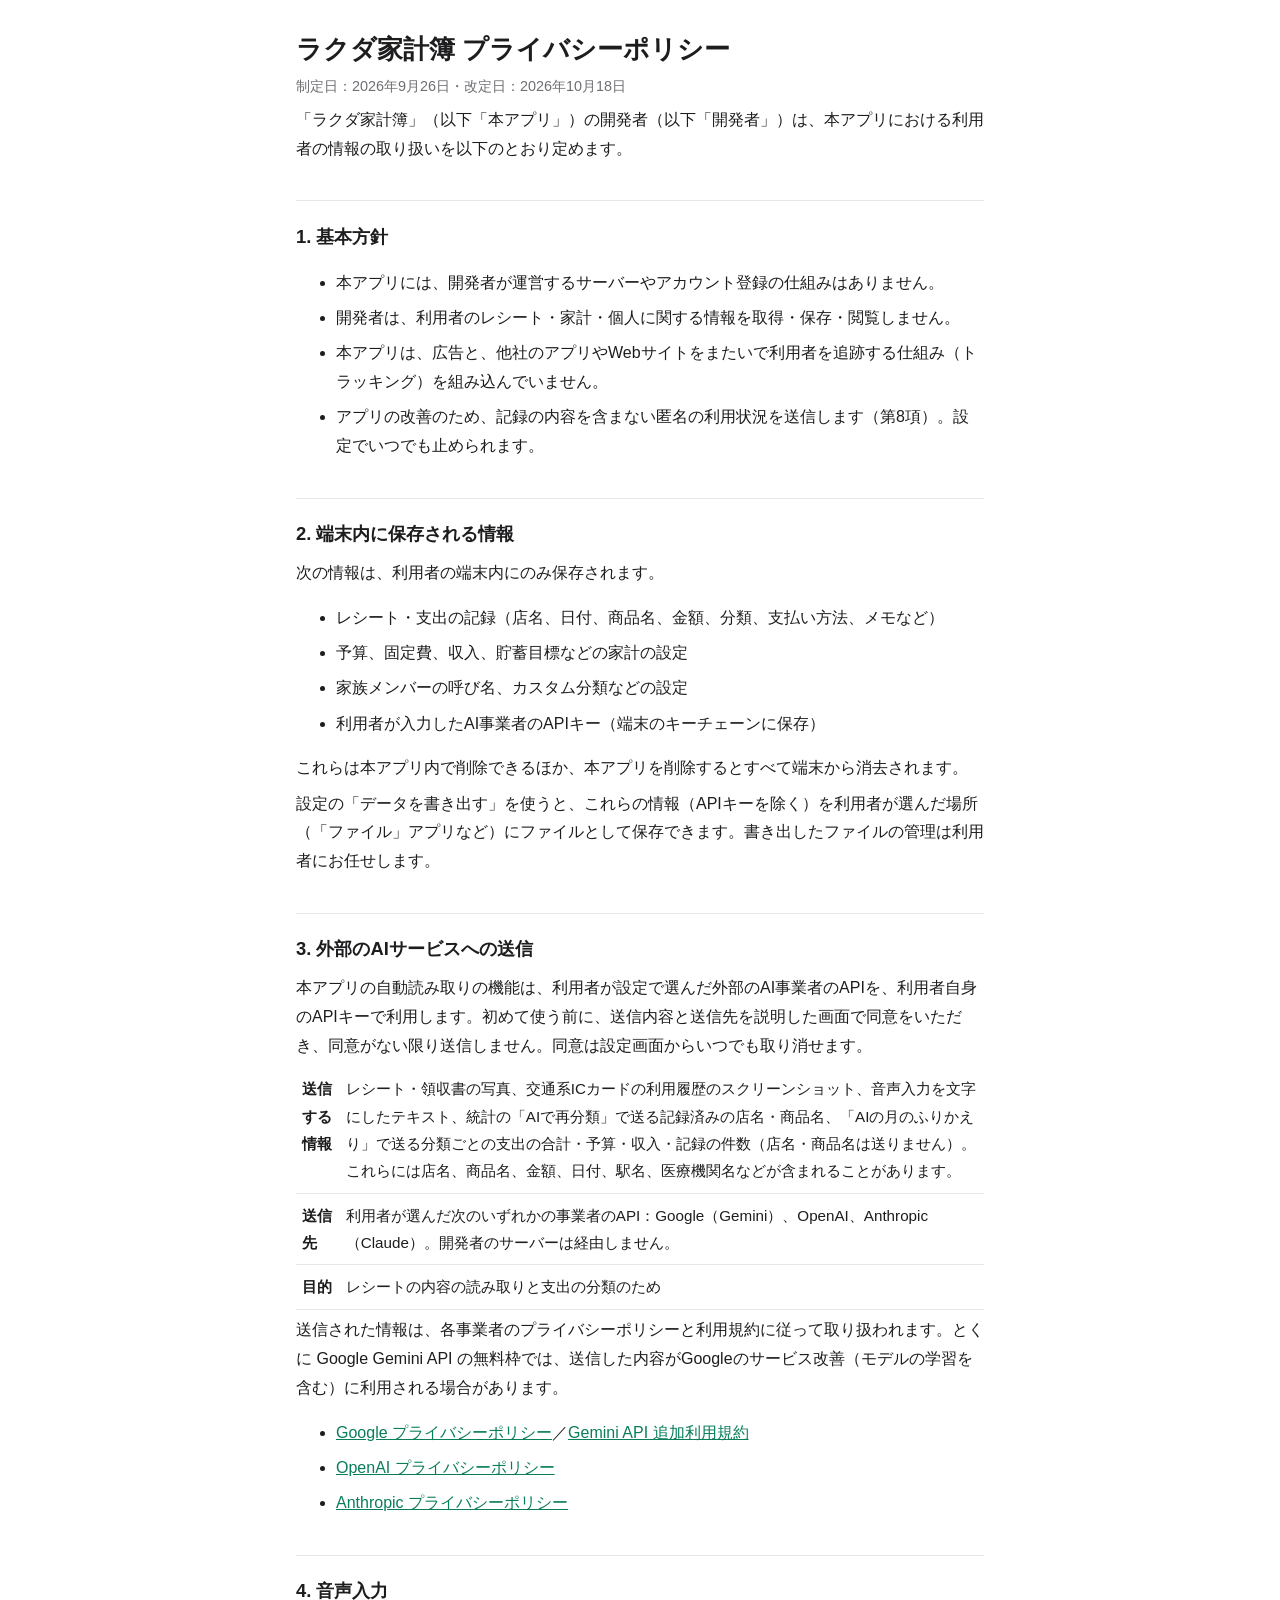
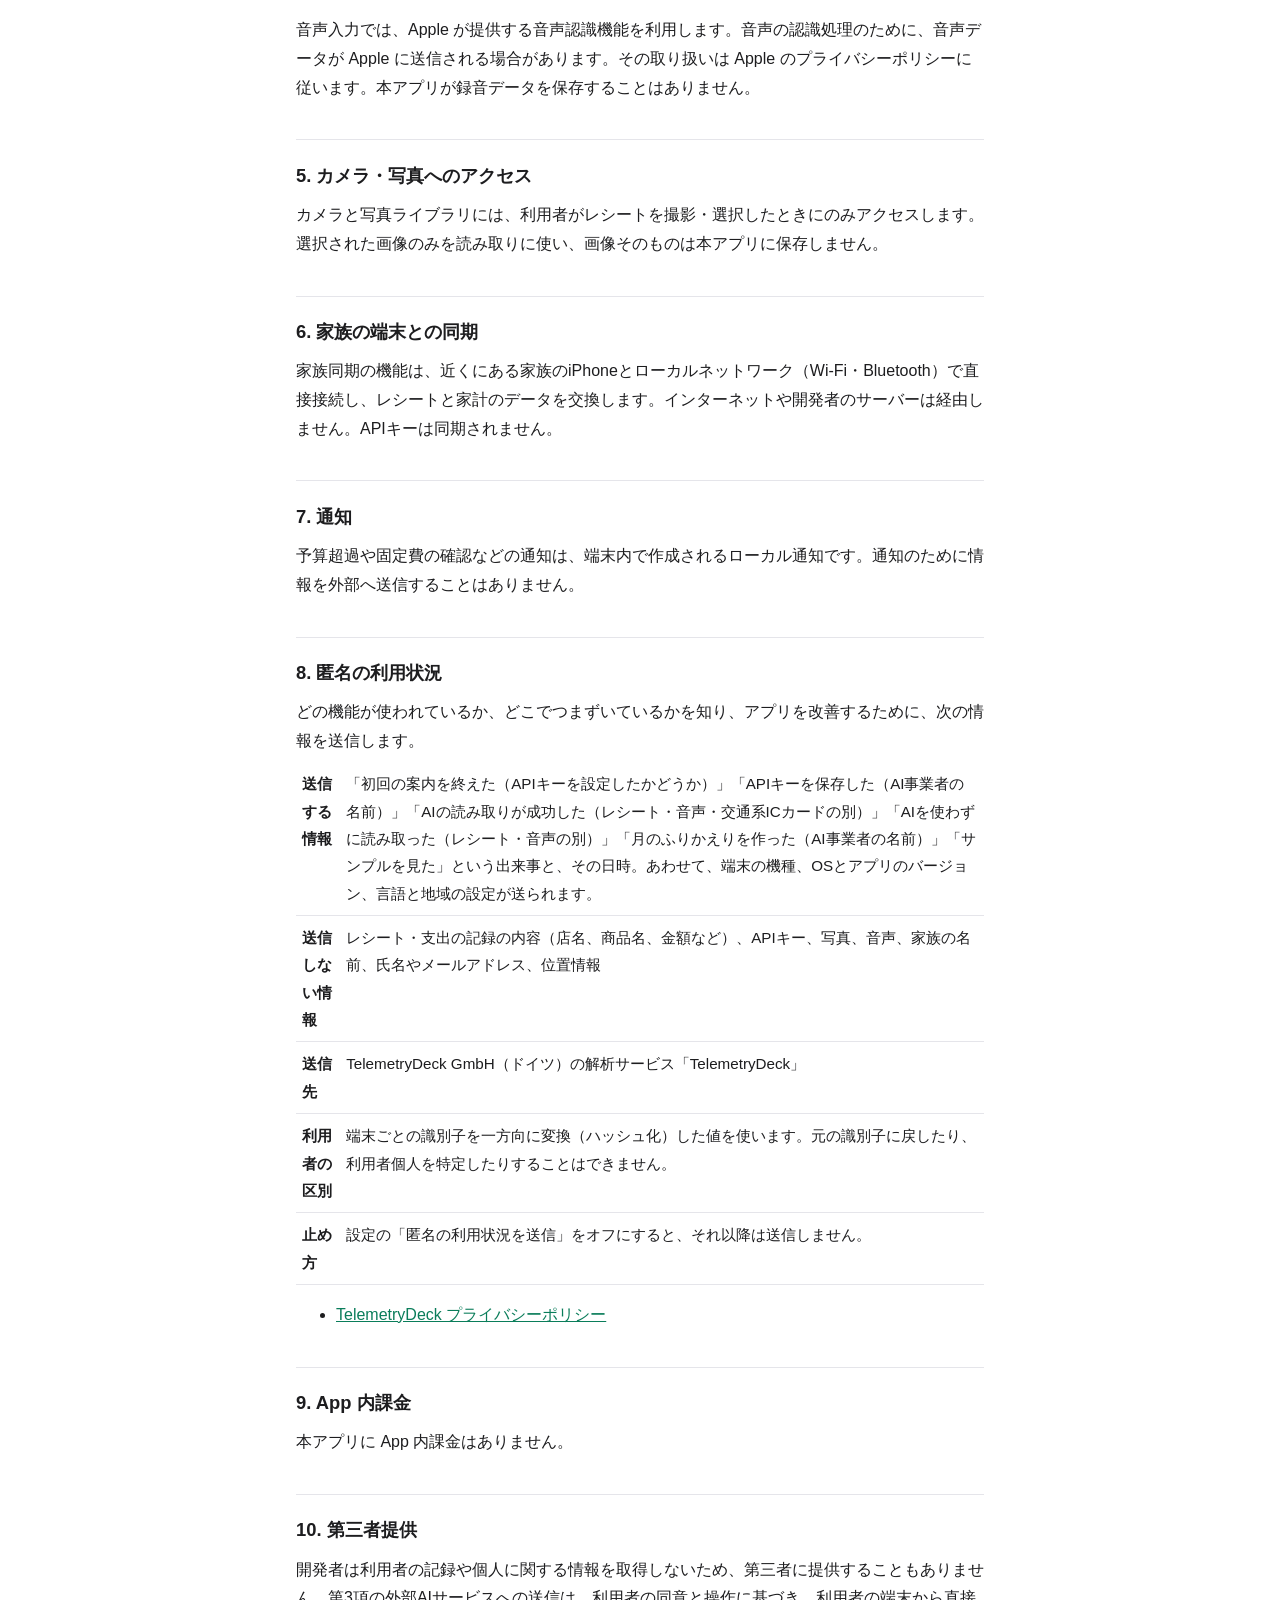
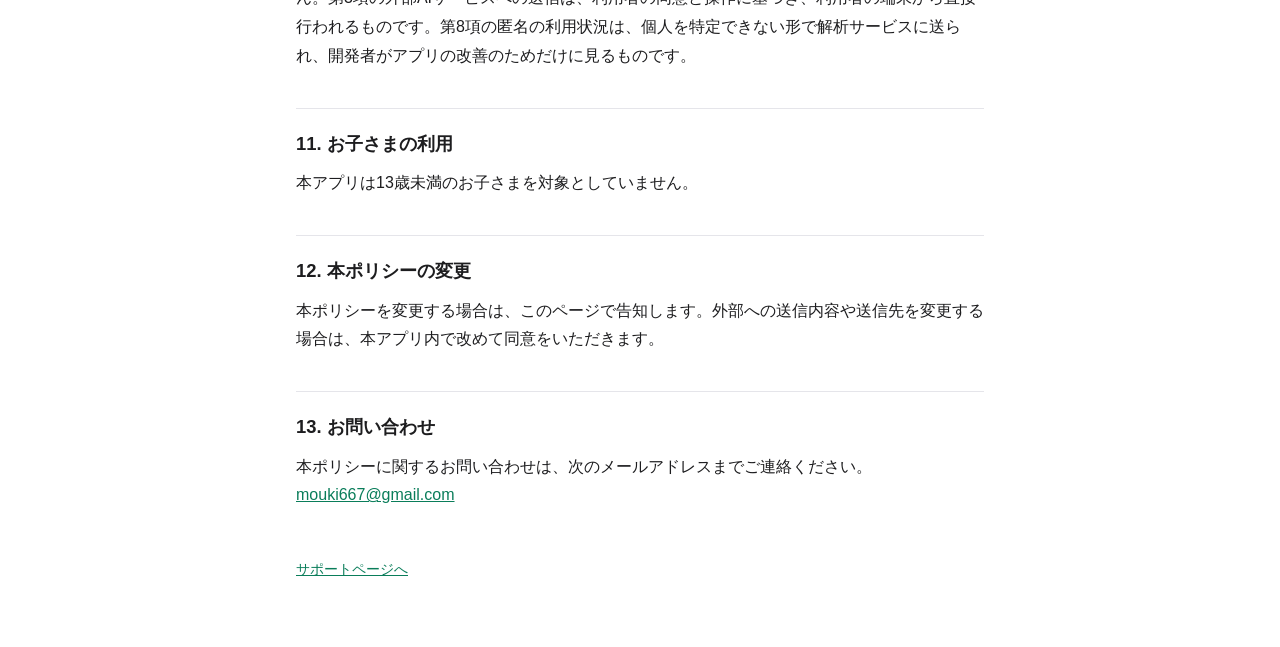
==== commit 280e4d24: "無料版に合わせる：Pro・家族同期の説明を外し、今後の有料化と機種変更の案内を足す。プライバシーポリシーの App 内課金をなしに Co-Authored-By: Claude Opus 5.5 <n" ====
--- a/privacy.html
+++ b/privacy.html
@@ -9,7 +9,7 @@
 <body>
 <main>
 <h1>ラクダ家計簿 プライバシーポリシー</h1>
-<p class="meta">制定日：2026年9月26日・改定日：2026年10月17日</p>
+<p class="meta">制定日：2026年9月26日・改定日：2026年10月18日</p>
 
 <p>「ラクダ家計簿」（以下「本アプリ」）の開発者（以下「開発者」）は、本アプリにおける利用者の情報の取り扱いを以下のとおり定めます。</p>
 
@@ -62,7 +62,7 @@
 <p>どの機能が使われているか、どこでつまずいているかを知り、アプリを改善するために、次の情報を送信します。</p>
 <table>
 <tr><th>送信する情報</th><td>
-「初回の案内を終えた（APIキーを設定したかどうか）」「APIキーを保存した（AI事業者の名前）」「AIの読み取りが成功した（レシート・音声・交通系ICカードの別）」「AIを使わずに読み取った（レシート・音声の別）」「月のふりかえりを作った（AI事業者の名前）」「サンプルを見た」「Pro の案内を開いた・購入した・トライアルを始めた・購入を復元した」「家族同期が終わった」という出来事と、その日時。あわせて、端末の機種、OSとアプリのバージョン、言語と地域の設定が送られます。
+「初回の案内を終えた（APIキーを設定したかどうか）」「APIキーを保存した（AI事業者の名前）」「AIの読み取りが成功した（レシート・音声・交通系ICカードの別）」「AIを使わずに読み取った（レシート・音声の別）」「月のふりかえりを作った（AI事業者の名前）」「サンプルを見た」という出来事と、その日時。あわせて、端末の機種、OSとアプリのバージョン、言語と地域の設定が送られます。
 </td></tr>
 <tr><th>送信しない情報</th><td>レシート・支出の記録の内容（店名、商品名、金額など）、APIキー、写真、音声、家族の名前、氏名やメールアドレス、位置情報</td></tr>
 <tr><th>送信先</th><td>TelemetryDeck GmbH（ドイツ）の解析サービス「TelemetryDeck」</td></tr>
@@ -74,7 +74,7 @@
 </ul>
 
 <h2>9. App 内課金</h2>
-<p>「ラクダ家計簿 Pro」の購入と無料トライアルは、Apple の App Store の仕組みで行われます。お支払いの情報は Apple が取り扱い、開発者が受け取ることはありません。購入の状態は、端末上で App Store から確認します。</p>
+<p>本アプリに App 内課金はありません。</p>
 
 <h2>10. 第三者提供</h2>
 <p>開発者は利用者の記録や個人に関する情報を取得しないため、第三者に提供することもありません。第3項の外部AIサービスへの送信は、利用者の同意と操作に基づき、利用者の端末から直接行われるものです。第8項の匿名の利用状況は、個人を特定できない形で解析サービスに送られ、開発者がアプリの改善のためだけに見るものです。</p>
